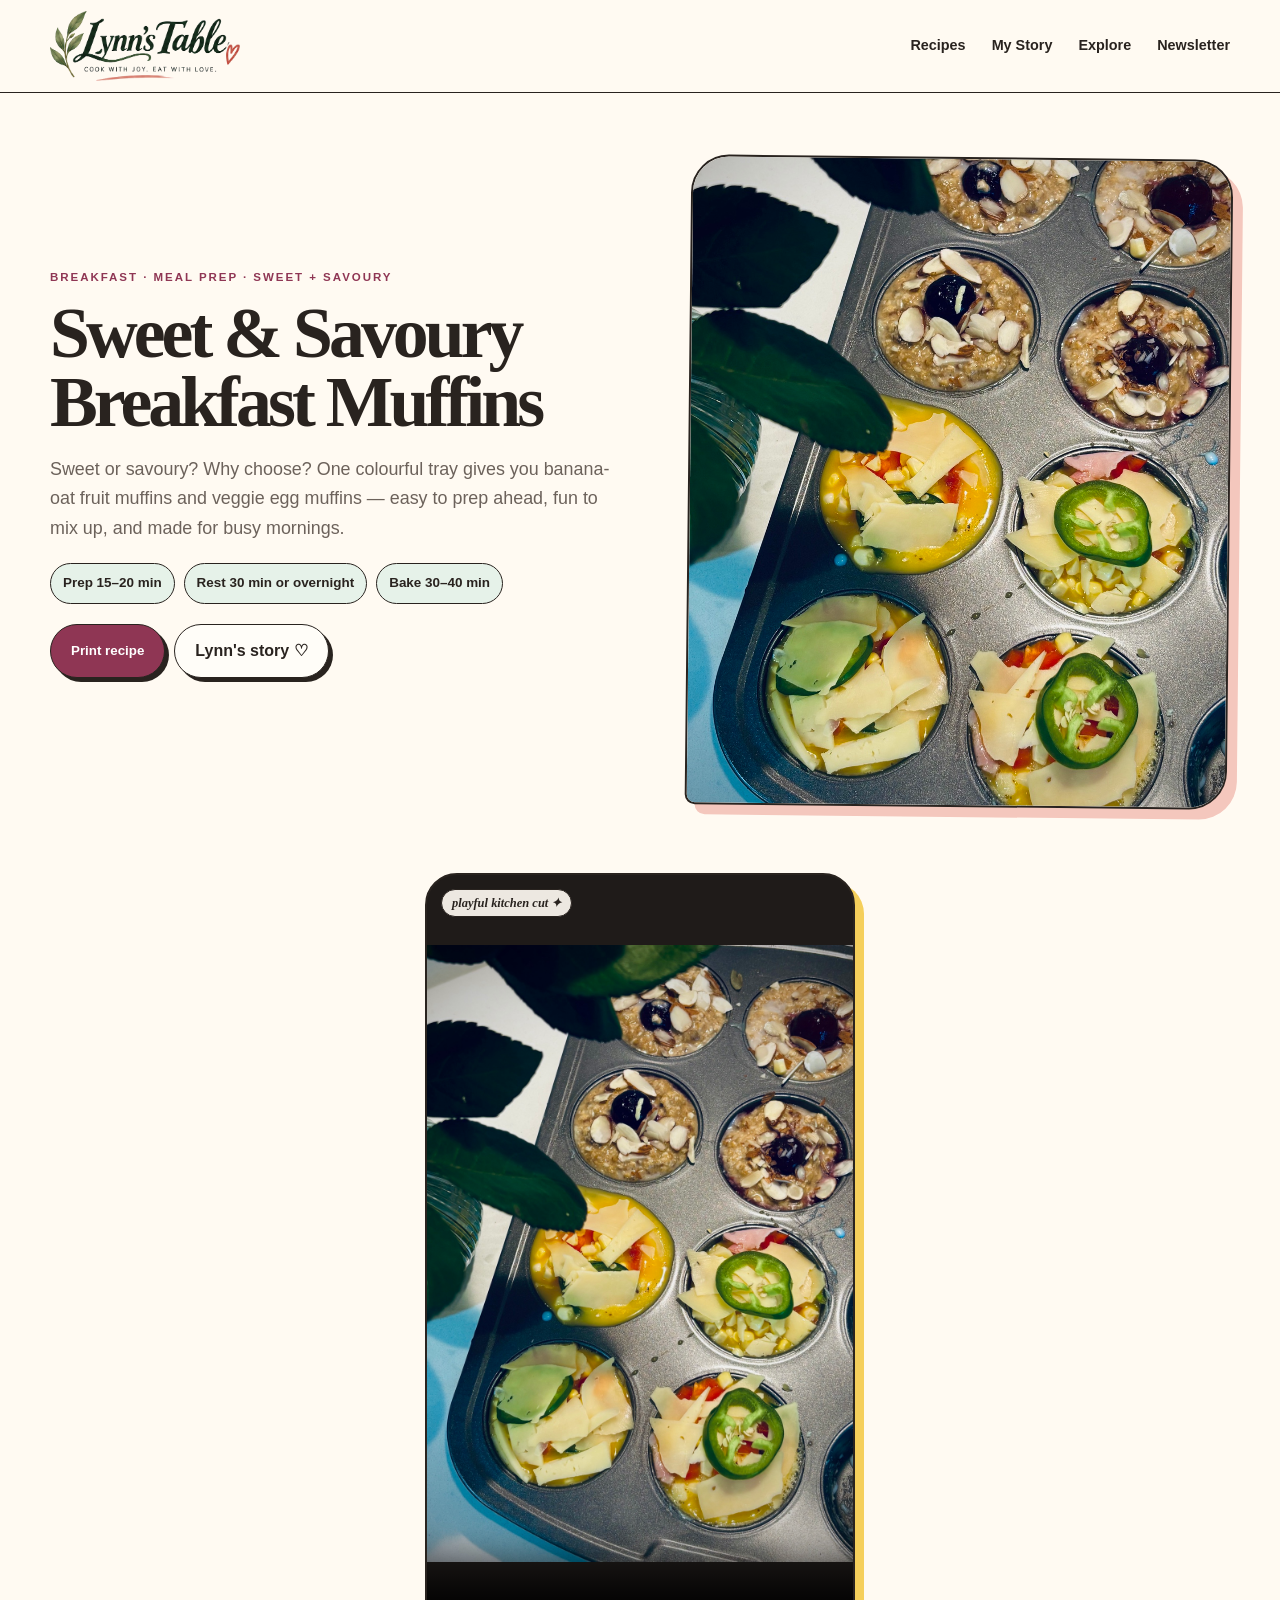
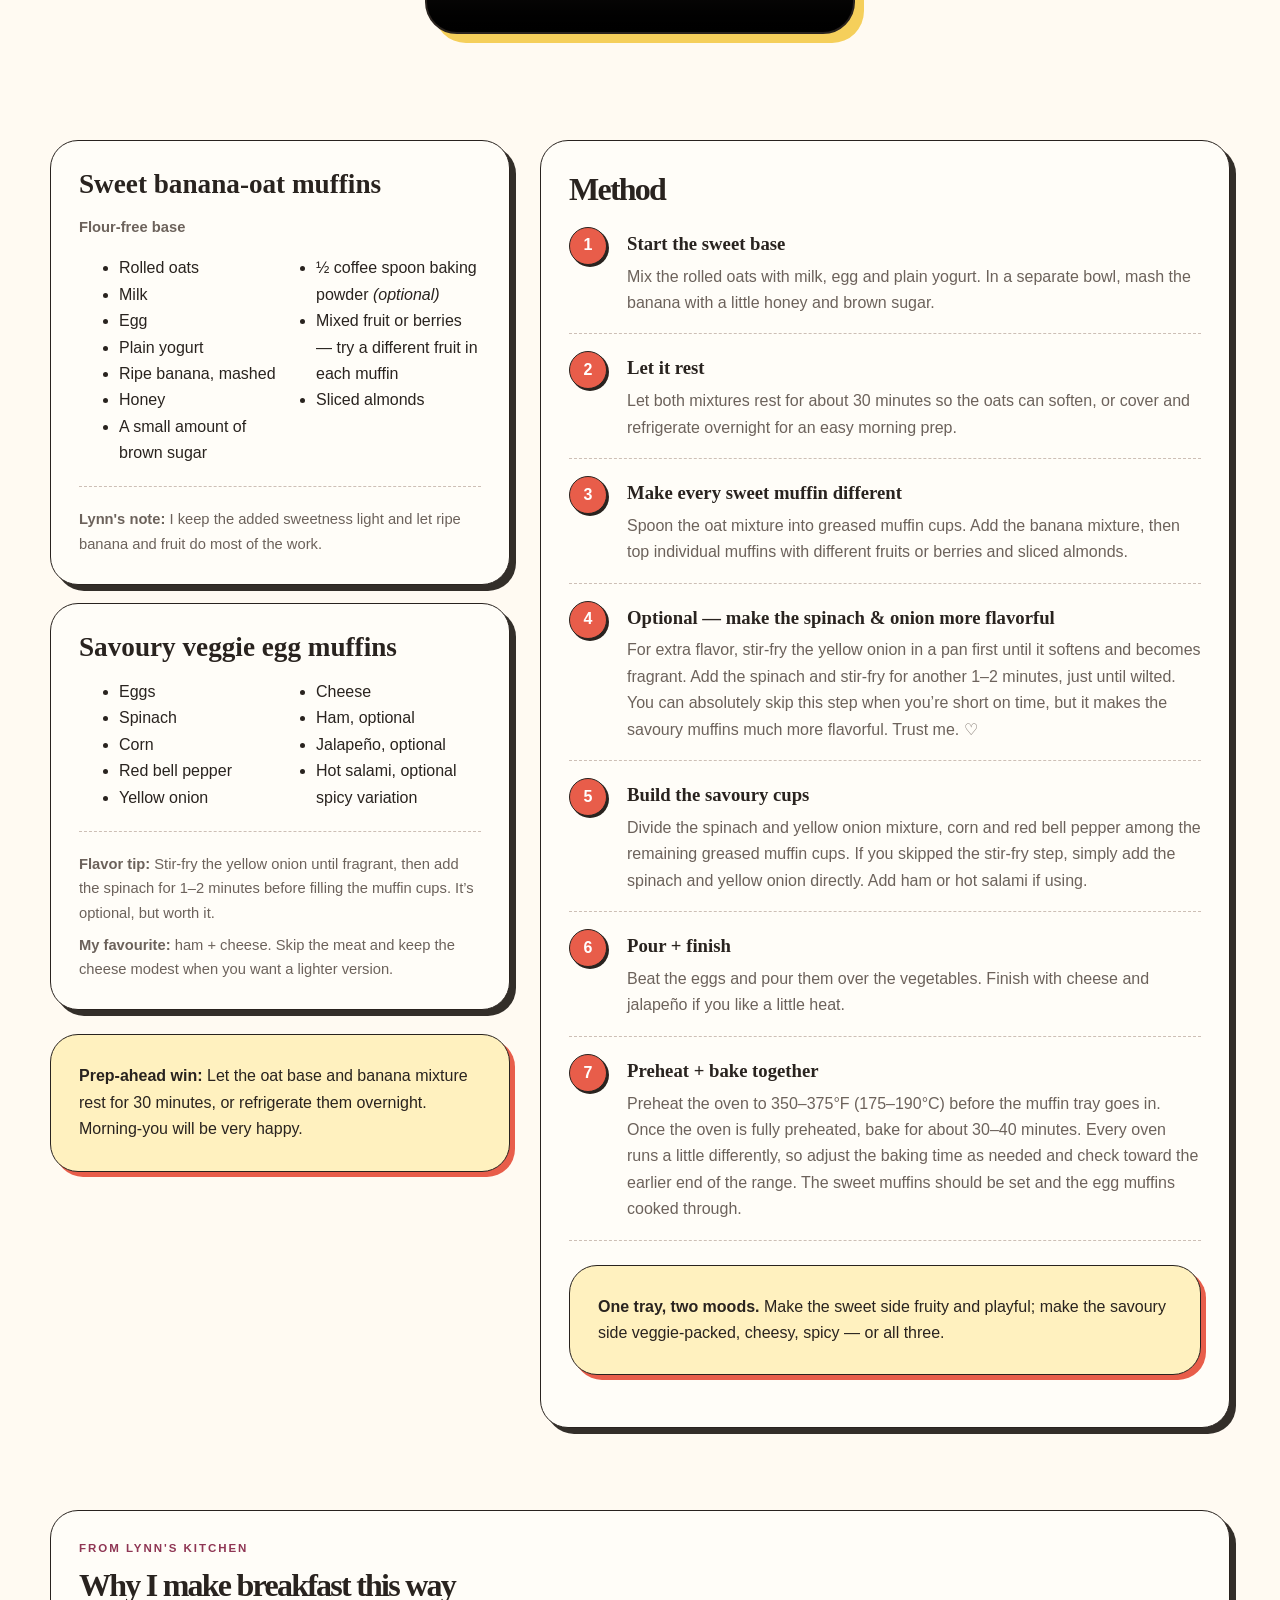
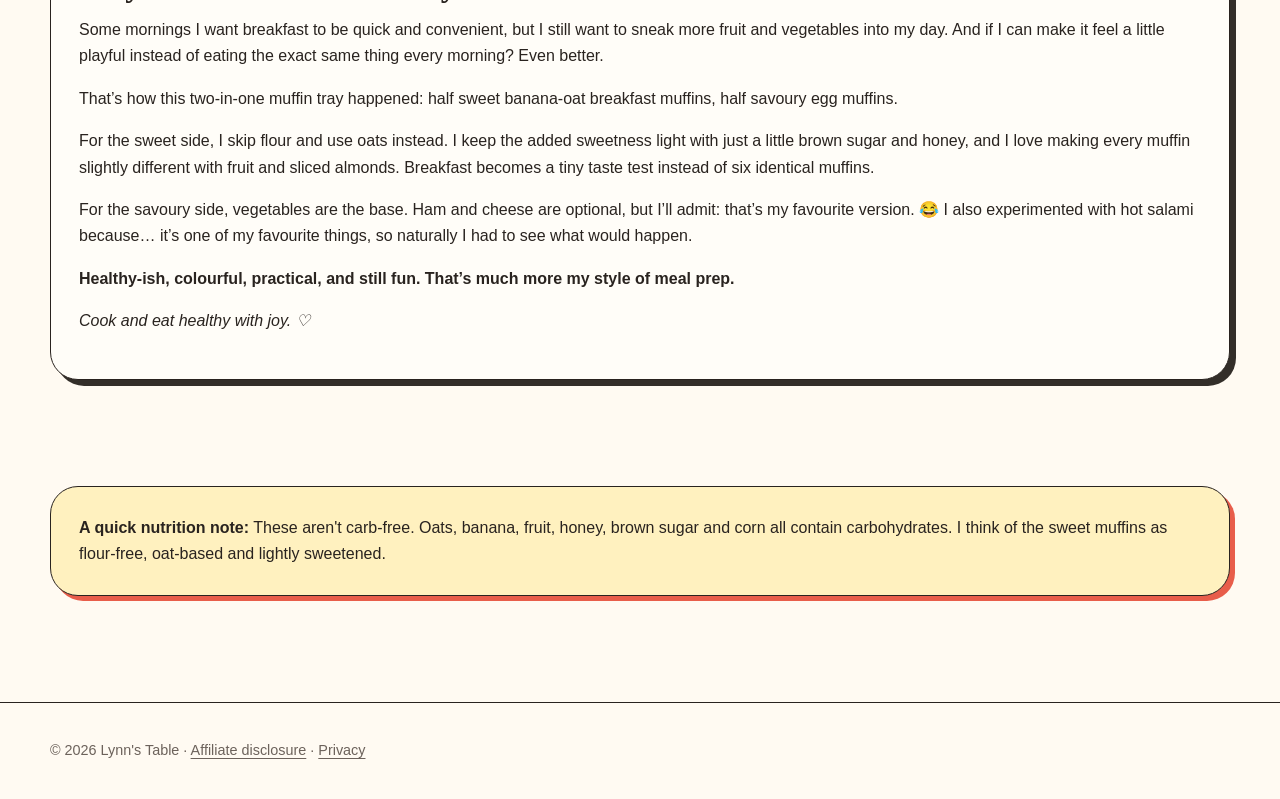
==== breakfast-muffins.html @ f8beedfd "Add files via upload" ====
<!doctype html><html lang="en"><head><meta charset="utf-8"><meta name="viewport" content="width=device-width,initial-scale=1">
<title>Sweet & Savoury Breakfast Muffins — Lynn's Table</title>
<meta name="description" content="Two ways, one tray: flour-free banana-oat fruit muffins and colourful veggie egg muffins for an easy make-ahead breakfast.">
<link rel="canonical" href="https://lynns-table.lytho-ht.workers.dev/breakfast-muffins.html">
<meta property="og:type" content="website"><meta property="og:title" content="Sweet & Savoury Breakfast Muffins — Lynn's Table">
<meta property="og:description" content="Two ways, one tray: banana-oat fruit muffins plus colourful veggie egg muffins.">
<meta property="og:url" content="https://lynns-table.lytho-ht.workers.dev/breakfast-muffins.html"><meta property="og:site_name" content="Lynn's Table">
<meta property="og:image" content="https://lynns-table.lytho-ht.workers.dev/breakfast-muffins.jpg">
<meta name="twitter:card" content="summary_large_image"><link rel="stylesheet" href="style.css">
<link rel="icon" type="image/png" href="favicon.png"><link rel="apple-touch-icon" href="apple-touch-icon.png">
<script type="application/ld+json">{"@context":"https://schema.org","@type":"Recipe","name":"Sweet & Savoury Breakfast Muffins","author":{"@type":"Person","name":"Lynn"},"description":"A two-in-one breakfast tray with banana-oat fruit muffins and savoury veggie egg muffins.","prepTime":"PT20M","cookTime":"PT30M","keywords":"breakfast muffins, oat muffins, egg muffins, meal prep, flour-free","image":"https://lynns-table.lytho-ht.workers.dev/breakfast-muffins.jpg"}</script>
</head><body>
<nav class="nav"><div class="container nav-inner"><a class="brand brand-image" href="index.html" aria-label="Lynn’s Table home"><img src="logo-primary.png" alt="Lynn’s Table — Cook with joy. Eat with love."></a><div class="nav-links"><a href="recipes.html">Recipes</a><a href="index.html#story">My Story</a><a href="index.html#world">Explore</a><a href="index.html#newsletter">Newsletter</a></div><button class="menu-btn" aria-label="Open menu">☰</button></div></nav>
<main class="container">
<section class="recipe-hero"><div><div class="eyebrow">Breakfast · Meal prep · Sweet + savoury</div><h1>Sweet &amp; Savoury Breakfast Muffins</h1>
<p class="lead">Sweet or savoury? Why choose? One colourful tray gives you banana-oat fruit muffins and veggie egg muffins — easy to prep ahead, fun to mix up, and made for busy mornings.</p>
<div class="recipe-meta"><span class="meta">Prep 15–20 min</span><span class="meta">Rest 30 min or overnight</span><span class="meta">Bake 30–40 min</span></div>
<div class="recipe-tools"><button class="btn primary" onclick="printRecipe()">Print recipe</button><a class="btn ghost" href="#story">Lynn's story ♡</a></div></div>
<img src="breakfast-muffins.jpg" alt="Sweet and savoury breakfast muffins"></section>

<section class="section" style="padding-top:20px"><div class="video-wrap"><video controls playsinline poster="breakfast-muffins.jpg"><source src="breakfast-muffins-video.mp4" type="video/mp4">Your browser does not support video.</video></div></section>

<section class="recipe-layout"><div>
<div class="recipe-card"><h3>Sweet banana-oat muffins</h3>
<p class="small"><strong>Flour-free base</strong></p>
<ul class="recipe-list"><li>Rolled oats</li><li>Milk</li><li>Egg</li><li>Plain yogurt</li><li>Ripe banana, mashed</li><li>Honey</li><li>A small amount of brown sugar</li><li>½ coffee spoon baking powder <em>(optional)</em></li><li>Mixed fruit or berries — try a different fruit in each muffin</li><li>Sliced almonds</li></ul>
<hr><div class="small"><strong>Lynn's note:</strong> I keep the added sweetness light and let ripe banana and fruit do most of the work.</div></div>
<div class="recipe-card" style="margin-top:18px"><h3>Savoury veggie egg muffins</h3>
<ul class="recipe-list"><li>Eggs</li><li>Spinach</li><li>Corn</li><li>Red bell pepper</li><li>Yellow onion</li><li>Cheese</li><li>Ham, optional</li><li>Jalapeño, optional</li><li>Hot salami, optional spicy variation</li></ul>
<hr><div class="small"><strong>Flavor tip:</strong> Stir-fry the yellow onion until fragrant, then add the spinach for 1–2 minutes before filling the muffin cups. It’s optional, but worth it.</div><div class="small" style="margin-top:8px"><strong>My favourite:</strong> ham + cheese. Skip the meat and keep the cheese modest when you want a lighter version.</div></div>
<div class="callout"><strong>Prep-ahead win:</strong> Let the oat base and banana mixture rest for 30 minutes, or refrigerate them overnight. Morning-you will be very happy.</div>
</div>

<div class="panel"><h2>Method</h2>
<div class="step"><div class="step-num">1</div><div><h3>Start the sweet base</h3><p>Mix the rolled oats with milk, egg and plain yogurt. In a separate bowl, mash the banana with a little honey and brown sugar.</p></div></div>
<div class="step"><div class="step-num">2</div><div><h3>Let it rest</h3><p>Let both mixtures rest for about 30 minutes so the oats can soften, or cover and refrigerate overnight for an easy morning prep.</p></div></div>
<div class="step"><div class="step-num">3</div><div><h3>Make every sweet muffin different</h3><p>Spoon the oat mixture into greased muffin cups. Add the banana mixture, then top individual muffins with different fruits or berries and sliced almonds.</p></div></div>
<div class="step"><div class="step-num">4</div><div><h3>Optional — make the spinach &amp; onion more flavorful</h3><p>For extra flavor, stir-fry the yellow onion in a pan first until it softens and becomes fragrant. Add the spinach and stir-fry for another 1–2 minutes, just until wilted. You can absolutely skip this step when you’re short on time, but it makes the savoury muffins much more flavorful. Trust me. ♡</p></div></div>
<div class="step"><div class="step-num">5</div><div><h3>Build the savoury cups</h3><p>Divide the spinach and yellow onion mixture, corn and red bell pepper among the remaining greased muffin cups. If you skipped the stir-fry step, simply add the spinach and yellow onion directly. Add ham or hot salami if using.</p></div></div>
<div class="step"><div class="step-num">6</div><div><h3>Pour + finish</h3><p>Beat the eggs and pour them over the vegetables. Finish with cheese and jalapeño if you like a little heat.</p></div></div>
<div class="step"><div class="step-num">7</div><div><h3>Preheat + bake together</h3><p>Preheat the oven to 350–375°F (175–190°C) before the muffin tray goes in. Once the oven is fully preheated, bake for about 30–40 minutes. Every oven runs a little differently, so adjust the baking time as needed and check toward the earlier end of the range. The sweet muffins should be set and the egg muffins cooked through.</p></div></div>
<div class="callout"><strong>One tray, two moods.</strong> Make the sweet side fruity and playful; make the savoury side veggie-packed, cheesy, spicy — or all three.</div>
</div></section>

<section class="section" id="story" style="padding-top:10px"><div class="panel"><div class="eyebrow">From Lynn's kitchen</div><h2>Why I make breakfast this way</h2>
<p>Some mornings I want breakfast to be quick and convenient, but I still want to sneak more fruit and vegetables into my day. And if I can make it feel a little playful instead of eating the exact same thing every morning? Even better.</p>
<p>That’s how this two-in-one muffin tray happened: half sweet banana-oat breakfast muffins, half savoury egg muffins.</p>
<p>For the sweet side, I skip flour and use oats instead. I keep the added sweetness light with just a little brown sugar and honey, and I love making every muffin slightly different with fruit and sliced almonds. Breakfast becomes a tiny taste test instead of six identical muffins.</p>
<p>For the savoury side, vegetables are the base. Ham and cheese are optional, but I’ll admit: that’s my favourite version. 😂 I also experimented with hot salami because… it’s one of my favourite things, so naturally I had to see what would happen.</p>
<p><strong>Healthy-ish, colourful, practical, and still fun. That’s much more my style of meal prep.</strong></p>
<p><em>Cook and eat healthy with joy. ♡</em></p></div></section>

<section class="section" style="padding-top:0"><div class="callout"><strong>A quick nutrition note:</strong> These aren't carb-free. Oats, banana, fruit, honey, brown sugar and corn all contain carbohydrates. I think of the sweet muffins as flour-free, oat-based and lightly sweetened.</div></section>
</main>
<footer class="footer"><div class="container">© 2026 Lynn's Table · <a href="disclosure.html">Affiliate disclosure</a> · <a href="privacy.html">Privacy</a></div></footer><script src="script.js"></script></body></html>
---- style.css ----
*{box-sizing:border-box}html{scroll-behavior:smooth}
:root{
 --ink:#29231f;--cream:#fffaf2;--paper:#fffdf8;--tomato:#e85d4a;
 --butter:#f5cf5b;--sage:#b9d8c0;--blush:#f4c7bd;--wine:#8f3654;
 --sky:#b9dbe5;--line:#29231f;--muted:#6c625b;
}
body{margin:0;color:var(--ink);background:var(--cream);font-family:"Trebuchet MS","Avenir Next",Arial,sans-serif;line-height:1.65}
img,video{max-width:100%;display:block}a{color:inherit;text-decoration:none}
.container{width:min(1180px,calc(100% - 40px));margin:auto}
.nav{position:sticky;top:0;z-index:20;background:rgba(255,250,242,.92);backdrop-filter:blur(18px);border-bottom:1.5px solid var(--ink)}
.nav-inner{height:76px;display:flex;align-items:center;justify-content:space-between}
.brand{font-family:Georgia,"Times New Roman",serif;font-style:italic;font-weight:800;font-size:1.7rem;letter-spacing:-.045em}
.brand:after{content:" ✦";font-family:Arial;font-style:normal;color:var(--tomato);font-size:.75em}
.nav-links{display:flex;gap:26px;font-size:.9rem;font-weight:800}
.nav-links a{position:relative}.nav-links a:after{content:"";position:absolute;left:0;right:100%;bottom:-5px;height:3px;background:var(--tomato);transition:.2s}
.nav-links a:hover:after{right:0}.menu-btn{display:none;border:0;background:none;font-size:1.5rem}
.hero{position:relative;overflow:hidden;padding:76px 0 82px;background:
 radial-gradient(circle at 92% 12%,rgba(245,207,91,.75) 0 8%,transparent 8.3%),
 radial-gradient(circle at 4% 88%,rgba(244,199,189,.75) 0 10%,transparent 10.3%),
 linear-gradient(125deg,#fff9eb 0%,#fff1ec 52%,#eaf5ed 100%)}
.hero:before{content:"bon appétit ✦";position:absolute;right:4%;top:16%;font:italic 700 1.05rem Georgia,serif;color:var(--wine);transform:rotate(8deg)}
.hero-grid,.recipe-hero{display:grid;grid-template-columns:1.03fr .97fr;gap:62px;align-items:center}
.eyebrow{text-transform:uppercase;letter-spacing:.17em;font-size:.72rem;font-weight:900;color:var(--wine);margin-bottom:12px}
.hero h1,.recipe-hero h1,h1,h2{font-family:Georgia,"Times New Roman",serif;letter-spacing:-.055em;line-height:.96;margin:.15em 0}
.hero h1{font-size:clamp(3.7rem,7vw,6.8rem);font-weight:800}
.hero h1 br+*{} h2{font-size:clamp(2.25rem,4vw,3.9rem)}
.hero-sub{display:inline-block;font-weight:900;font-size:1.02rem;margin:22px 0 12px;background:var(--butter);padding:7px 13px;border:1.5px solid var(--ink);border-radius:999px;transform:rotate(-1deg)}
.lead{font-size:1.12rem;color:var(--muted);max-width:720px}
.hero-frame{position:relative;border:2px solid var(--ink);border-radius:46% 46% 30px 30px/18% 18% 30px 30px;overflow:hidden;box-shadow:12px 12px 0 var(--wine);aspect-ratio:4/5;background:var(--butter);transform:rotate(1.2deg)}
.hero-frame:after{content:"";position:absolute;inset:14px;border:1px solid rgba(255,255,255,.8);border-radius:inherit;pointer-events:none}
.hero-frame img{width:100%;height:100%;object-fit:cover}
.hero-note{margin:-28px 18px 0 auto;width:max-content;position:relative;background:var(--paper);padding:12px 18px;border:1.5px solid var(--ink);border-radius:999px;box-shadow:5px 5px 0 var(--butter);font:italic 800 .98rem Georgia,serif;transform:rotate(-3deg)}
.cta-row{display:flex;flex-wrap:wrap;gap:12px;margin-top:28px}
.btn{display:inline-flex;align-items:center;justify-content:center;padding:13px 20px;border-radius:999px;font-weight:900;border:1.7px solid var(--ink);cursor:pointer;box-shadow:4px 4px 0 var(--ink);transition:.16s}
.btn:hover{transform:translate(2px,2px);box-shadow:2px 2px 0 var(--ink)}
.btn.primary{background:var(--wine);color:#fff}.btn.coral{background:var(--tomato);color:#fff}.btn.ghost{background:var(--paper)}
.section{padding:82px 0}.section.alt{background:#edf6ef;border-top:1.5px solid var(--ink);border-bottom:1.5px solid var(--ink)}
.section-head{display:flex;justify-content:space-between;align-items:flex-end;gap:20px;margin-bottom:32px}
.section-head h2:after{content:" ✦";color:var(--tomato);font-size:.55em}
.grid-2{display:grid;grid-template-columns:repeat(2,1fr);gap:24px}.grid-3{display:grid;grid-template-columns:repeat(3,1fr);gap:24px}
.promise,.panel,.callout,.recipe-card{background:var(--paper);border:1.5px solid var(--ink);border-radius:28px;padding:28px;box-shadow:6px 6px 0 rgba(41,35,31,.95)}
.promise:nth-child(2n){background:#fff1bf}.promise .icon{font-size:2rem}
.card{background:var(--paper);border:1.5px solid var(--ink);border-radius:28px;overflow:hidden;transition:.18s;display:block;box-shadow:7px 7px 0 var(--blush)}
.card:nth-child(2){box-shadow:7px 7px 0 var(--butter)}.card:nth-child(3){box-shadow:7px 7px 0 var(--sage)}
.card:hover{transform:translate(-2px,-5px);box-shadow:10px 12px 0 var(--wine)}
.card img{width:100%;aspect-ratio:4/3;object-fit:cover}.card-body{padding:21px}
.tag{font-size:.68rem;font-weight:900;text-transform:uppercase;letter-spacing:.08em;background:var(--butter);padding:6px 10px;border:1.3px solid var(--ink);border-radius:999px;margin-right:4px}
.card h3{font:800 1.55rem/1.15 Georgia,serif;margin:16px 0 7px}.card p{color:var(--muted)}
.world-grid{display:grid;grid-template-columns:repeat(5,1fr);gap:13px}
.world-card{padding:22px;border-radius:50% 50% 22px 22px/22% 22% 22px 22px;background:var(--paper);border:1.5px solid var(--ink);font-size:1.8rem;display:grid;gap:7px;box-shadow:4px 5px 0 var(--ink);text-align:center}
.world-card:nth-child(2){background:#fff1bf}.world-card:nth-child(3){background:#f8d7cf}.world-card:nth-child(4){background:#dceee0}.world-card:nth-child(5){background:#dcecf1}.world-card strong{font-size:.93rem}
.chips{display:flex;gap:9px;flex-wrap:wrap}.chip{padding:9px 13px;border:1.5px solid var(--ink);border-radius:999px;background:var(--paper);font-size:.9rem;font-weight:800}
.story{display:grid;grid-template-columns:.72fr 1.28fr;gap:70px}.story-sticky{position:sticky;top:110px;align-self:start}
.quote{font:italic 700 1.35rem/1.55 Georgia,serif;color:#4c403b;border-left:5px solid var(--tomato);padding-left:20px;margin-top:24px}
.story-copy{font-size:1.07rem}.story-copy p{margin:0 0 20px}.dropcap:first-letter{font:800 4.4rem/.72 Georgia,serif;float:left;padding:12px 9px 0 0;color:var(--wine)}
.callout{background:#fff1bf;margin:24px 0;box-shadow:5px 5px 0 var(--tomato)}
.newsletter{text-align:center;max-width:800px;padding:46px;border:1.5px solid var(--ink);border-radius:34px;background:linear-gradient(135deg,#f8d7cf,#fff1bf);box-shadow:8px 8px 0 var(--wine)}
.newsletter form{display:flex;gap:8px;margin:25px auto 0;max-width:550px}.newsletter input,.searchbar input{width:100%;border:1.5px solid var(--ink);border-radius:999px;padding:14px 18px;background:#fff;font:inherit}
.footer{padding:36px 0;border-top:1.5px solid var(--ink);color:var(--muted);font-size:.9rem}
.recipe-hero{padding:64px 0 46px}.recipe-hero>img,.recipe-hero .media{border:2px solid var(--ink);border-radius:38px 38px 38px 10px;width:100%;max-height:650px;object-fit:cover;box-shadow:10px 10px 0 var(--blush);background:var(--butter);min-height:360px;transform:rotate(.6deg)}
.recipe-hero h1{font-size:clamp(3rem,5.6vw,5.6rem);font-weight:800}.recipe-meta{display:flex;gap:9px;flex-wrap:wrap;margin:20px 0}
.meta{font-size:.84rem;background:#e6f2e9;border:1.3px solid var(--ink);border-radius:999px;padding:8px 12px;font-weight:900}
.recipe-layout{display:grid;grid-template-columns:.8fr 1.2fr;gap:30px;padding:24px 0 72px}.panel h2{font-size:2rem}.panel ul{padding-left:20px}.panel li{margin:8px 0}
.step{display:grid;grid-template-columns:44px 1fr;gap:14px;padding:17px 0;border-bottom:1.5px dashed #cdbfb6}
.step-num{width:38px;height:38px;border-radius:50%;background:var(--tomato);color:#fff;border:1.5px solid var(--ink);display:grid;place-items:center;font-weight:900;box-shadow:2px 2px 0 var(--ink)}
.step h3{font-family:Georgia,serif;margin:2px 0 4px}.step p{margin:0;color:var(--muted)}
.recipe-tools{display:flex;gap:9px;flex-wrap:wrap;margin:18px 0}
.video-wrap{position:relative;border:2px solid var(--ink);border-radius:32px;overflow:hidden;background:#1f1b19;box-shadow:9px 9px 0 var(--butter);max-width:430px;margin:auto}
.video-wrap:before{content:"playful kitchen cut ✦";position:absolute;z-index:2;left:14px;top:14px;background:rgba(255,250,242,.92);border:1px solid var(--ink);border-radius:999px;padding:5px 10px;font:italic 700 .78rem Georgia,serif}
.video-wrap video{width:100%;aspect-ratio:9/16;max-height:760px;object-fit:contain;margin:auto}
.vi-section{margin:34px 0 82px;padding:38px;background:#e8f3ea;border:1.5px solid var(--ink);border-radius:30px;box-shadow:7px 7px 0 var(--sage)}
.vi-section h2{font-size:2.3rem}.vi-grid{display:grid;grid-template-columns:.85fr 1.15fr;gap:24px}
.searchbar{max-width:720px;margin:22px 0 34px}.search-empty{display:none;padding:28px;border:1.5px dashed var(--ink);border-radius:20px;text-align:center}
.note{font-size:.9rem;color:var(--muted)}.print-only{display:none}.about-mini{padding:26px;border-radius:24px;background:var(--wine);color:white}.about-mini p{color:#f8ecef}
.recipe-card .small{color:var(--muted);font-size:.92rem}.recipe-card hr{border:0;border-top:1.5px dashed #cdbfb6;margin:20px 0}.recipe-card h3{font:800 1.7rem Georgia,serif;margin:0 0 10px}
.recipe-card .recipe-list{columns:2;column-gap:32px}.recipe-card .recipe-list li{break-inside:avoid}
.feature-banner{display:grid;grid-template-columns:1fr 1fr;gap:0;align-items:center;background:var(--wine);color:#fff;border:1.5px solid var(--ink);border-radius:38px;overflow:hidden;box-shadow:9px 9px 0 var(--butter)}
.feature-banner img{height:100%;min-height:460px;object-fit:cover}.feature-copy{padding:46px}.feature-copy .lead{color:#f8edf0}.footer a{text-decoration:underline;text-underline-offset:3px}
@media(max-width:850px){.hero-grid,.recipe-hero,.recipe-layout,.story,.feature-banner,.vi-grid{grid-template-columns:1fr}.nav-links{display:none;position:absolute;left:0;right:0;top:75px;background:var(--cream);padding:20px;border-bottom:1.5px solid var(--ink)}.nav-links.open{display:grid}.menu-btn{display:block}.hero{padding-top:50px}.hero-frame{max-width:560px}.world-grid{grid-template-columns:repeat(3,1fr)}.story-sticky{position:static}.recipe-hero>img{max-height:560px}.feature-banner img{min-height:340px}.recipe-layout{padding-top:8px}}
@media(max-width:620px){.container{width:min(100% - 26px,1180px)}.section{padding:58px 0}.hero h1{font-size:3.45rem}.grid-2,.grid-3{grid-template-columns:1fr}.world-grid{grid-template-columns:1fr 1fr}.newsletter{padding:28px 20px}.newsletter form{flex-direction:column}.panel,.vi-section,.recipe-card{padding:21px}.recipe-card .recipe-list{columns:1}.section-head{align-items:flex-start;flex-direction:column}.nav-inner{height:68px}.nav-links{top:67px}.feature-copy{padding:28px}.recipe-hero h1{font-size:3.05rem}.hero:before{display:none}}
@media print{.nav,.footer,.video-wrap,.recipe-tools,.vi-section{display:none!important}.recipe-layout{display:block}.panel,.recipe-card{box-shadow:none;border:1px solid #aaa}.print-only{display:block}}


/* V5.1 — recipe-card visibility + Vietnamese typography fixes */
:root{--display-font:Cambria,"Times New Roman","Noto Serif",serif}
h1,h2,.hero h1,.recipe-hero h1,.card h3,.panel h2,.recipe-card h3,.step h3,
.brand,.quote,.hero-note{font-family:var(--display-font)}
[lang="vi"],.vi-section,.vn-name,.recipe-vn-title{
  font-family:"Segoe UI","Arial","Noto Sans",sans-serif;
  font-variant-ligatures:none;
  text-rendering:optimizeLegibility;
}
.vi-section h2,.vi-section h3{
  font-family:"Segoe UI","Arial","Noto Sans",sans-serif;
  letter-spacing:-.025em;
  line-height:1.18;
}
.recipe-vn-title{
  margin:.5rem 0 1rem;
  font-size:1.35rem;
  font-weight:800;
  color:var(--wine);
}
.recipe-index-grid{
  display:grid;
  grid-template-columns:repeat(2,minmax(0,1fr));
  gap:34px;
  align-items:start;
}
.recipe-index-grid .card{
  overflow:hidden;
  border-radius:30px;
}
.recipe-index-grid .card img{
  width:100%;
  height:auto;
  aspect-ratio:auto;
  object-fit:contain;
  object-position:top center;
  background:#f8f1e7;
  border-bottom:1.5px solid var(--ink);
}
.recipe-index-grid .card-body{padding:24px 26px 28px}
.recipe-index-grid .card h3{
  font-size:clamp(1.6rem,2.2vw,2.25rem);
  line-height:1.08;
  margin:17px 0 8px;
}
.recipe-index-grid .card p{
  font-size:1.02rem;
  line-height:1.55;
  margin:.4rem 0 0;
}
.recipe-index-grid .vn-name{
  color:var(--wine);
  font-size:1.05rem;
  font-weight:800;
  margin-top:0;
}
.recipe-hero .full-recipe-art{
  width:100%;
  height:auto;
  max-height:none;
  min-height:0;
  object-fit:contain;
  object-position:top center;
  aspect-ratio:auto;
  background:#f8f1e7;
}
@media(max-width:760px){
 .recipe-index-grid{grid-template-columns:1fr;gap:28px}
 .recipe-index-grid .card h3{font-size:1.7rem}
}


/* V5.2 launch-candidate polish */
:focus-visible{outline:3px solid var(--wine);outline-offset:4px}
.nav-links a,.btn,.card{touch-action:manipulation}
.vn-name{font-family:"Segoe UI","Arial","Noto Sans",sans-serif!important}
.grid-3 .card img{
  height:auto;
  aspect-ratio:auto;
  object-fit:contain;
  object-position:top center;
}
.grid-3 .card-body{padding:23px}
.grid-3 .card h3{font-size:clamp(1.45rem,2vw,1.85rem)}
@media(max-width:850px){
 .grid-3{grid-template-columns:1fr}
 .grid-3 .card{max-width:680px;width:100%;margin-inline:auto}
}

/* V5.3 brand identity */
.brand.brand-image{display:flex;align-items:center;width:min(290px,31vw);height:64px}
.brand.brand-image:after{content:none}
.brand.brand-image img{display:block;width:100%;height:58px;object-fit:contain;object-position:left center}
.newsletter-brand-badge{width:94px;height:94px;object-fit:contain;margin:0 auto 12px;filter:drop-shadow(0 3px 0 rgba(41,35,31,.12))}
@media(max-width:850px){.brand.brand-image{width:220px;height:58px}.brand.brand-image img{height:52px}}
@media(max-width:620px){.brand.brand-image{width:180px;height:52px}.brand.brand-image img{height:46px}.newsletter-brand-badge{width:78px;height:78px}}


/* V5.4 — homepage hero refresh. Everything below the hero keeps V5.3 styling. */
@media (min-width:851px){
  .brand.brand-image{width:350px;height:78px}
  .brand.brand-image img{height:70px}
  .nav-inner{min-height:92px}
  .hero{padding:56px 0 72px;background:linear-gradient(105deg,#fff9f0 0%,#fff9f0 47%,#f7eee3 47%,#f7eee3 100%)}
  .hero-grid{grid-template-columns:.88fr 1.12fr;gap:52px}
  .hero h1{font-size:clamp(4rem,5.8vw,6.4rem);line-height:.92;letter-spacing:-.055em}
  .hero .lead{max-width:590px}
  .hero-frame{aspect-ratio:1.08/1;border-radius:38px;transform:none;box-shadow:12px 12px 0 var(--wine)}
  .hero-frame:after{border-radius:28px}
  .hero-frame img{object-fit:cover;object-position:center 52%}
  .hero-note{margin:-30px 24px 0 auto;padding:13px 19px;background:#fff8e8;box-shadow:5px 5px 0 var(--butter)}
}
@media (max-width:850px){
  .hero-frame{aspect-ratio:4/5;transform:none;border-radius:28px}
  .hero-frame img{object-position:center center}
}


/* V5.4.1 — mobile hero optimization (desktop V5.4 remains unchanged) */
@media (max-width:620px){
  .nav-inner{height:76px}
  .brand.brand-image{width:190px;height:56px}
  .brand.brand-image img{height:50px}
  .menu-btn{color:var(--forest);font-size:1.55rem;line-height:1}

  .hero{
    padding:38px 0 48px;
    background:
      radial-gradient(circle at 92% 18%,rgba(246,205,91,.72) 0 92px,transparent 93px),
      var(--cream);
  }
  .hero-grid{gap:30px}
  .hero .eyebrow{margin-bottom:12px}
  .hero h1{
    font-size:clamp(3.05rem,13.2vw,3.7rem);
    line-height:.94;
    letter-spacing:-.055em;
    margin:.12em 0 .28em;
  }
  .hero-sub{
    display:block;
    width:max-content;
    max-width:100%;
    font-size:.91rem;
    line-height:1.25;
    margin:14px 0 18px;
    padding:8px 12px;
    transform:none;
  }
  .hero .lead{
    font-size:1.02rem;
    line-height:1.55;
    margin:0 0 20px;
    max-width:35rem;
  }
  .hero .cta-row{
    display:flex;
    flex-wrap:nowrap;
    gap:10px;
    align-items:center;
    margin-top:0;
  }
  .hero .cta-row .btn{
    padding:12px 15px;
    font-size:.9rem;
    white-space:nowrap;
    box-shadow:3px 3px 0 var(--ink);
  }
  .hero .cta-row .btn.primary{flex:1 1 auto}
  .hero .cta-row .btn.ghost{flex:0 0 auto}

  .hero-visual{margin-top:2px}
  .hero-frame{
    aspect-ratio:1.12/1;
    border-radius:24px;
    box-shadow:8px 8px 0 var(--wine);
  }
  .hero-frame:after{inset:10px;border-radius:18px}
  .hero-frame img{object-position:center 50%}
  .hero-note{
    margin:-22px 12px 0 auto;
    max-width:90%;
    padding:9px 13px;
    font-size:.82rem;
    box-shadow:4px 4px 0 var(--butter);
  }
}

@media (max-width:390px){
  .hero h1{font-size:2.95rem}
  .hero .cta-row{gap:8px}
  .hero .cta-row .btn{padding:11px 12px;font-size:.82rem}
  .hero-sub{font-size:.84rem}
}

/* V5.4.3 — Start Here skewers card polish */
.card img[src="pork-skewers-start-here.jpeg"]{
  object-fit:cover;
  object-position:50% 72%;
  filter:saturate(1.10) contrast(1.045) brightness(1.02);
}


/* V5.4.4 — final homepage QA polish */

/* Keep the homepage hero balanced on narrower desktop/laptop widths.
   This prevents the forced <br> headline from becoming four visual lines. */
@media (min-width:851px) and (max-width:1250px){
  .hero-grid{
    grid-template-columns:minmax(0,1.02fr) minmax(0,.98fr);
    gap:38px;
  }
  .hero h1{
    font-size:clamp(3.35rem,5.35vw,4.75rem);
    line-height:.94;
    letter-spacing:-.05em;
  }
  .hero .lead{font-size:1rem;line-height:1.55}
  .hero-sub{font-size:.92rem}
  .hero-frame{aspect-ratio:1.02/1}
}

/* Start Here: make all three cards feel intentionally matched rather than
   inheriting the tall infographic's natural image height. */
.grid-3{
  align-items:stretch;
}
.grid-3 .card{
  display:flex;
  flex-direction:column;
  height:100%;
}
.grid-3 .card img{
  width:100%;
  height:390px;
  aspect-ratio:auto;
  object-fit:cover;
  object-position:center;
  border-bottom:1.5px solid var(--ink);
}
.grid-3 .card[href="suon-rim.html"] img{
  object-fit:cover;
  object-position:center 17%;
}
.grid-3 .card[href="pork-skewers.html"] img{
  object-position:50% 68%;
  filter:saturate(1.10) contrast(1.045) brightness(1.02);
}
.grid-3 .card[href="steamed-mussels.html"] img{
  object-position:center 50%;
}
.grid-3 .card-body{
  flex:1;
}

/* At tablet/mobile widths, retain the readable single-card flow. */
@media(max-width:850px){
  .grid-3 .card{height:auto}
  .grid-3 .card img{height:min(62vw,420px)}
}
@media(max-width:620px){
  .grid-3 .card img{height:68vw;max-height:360px}
}
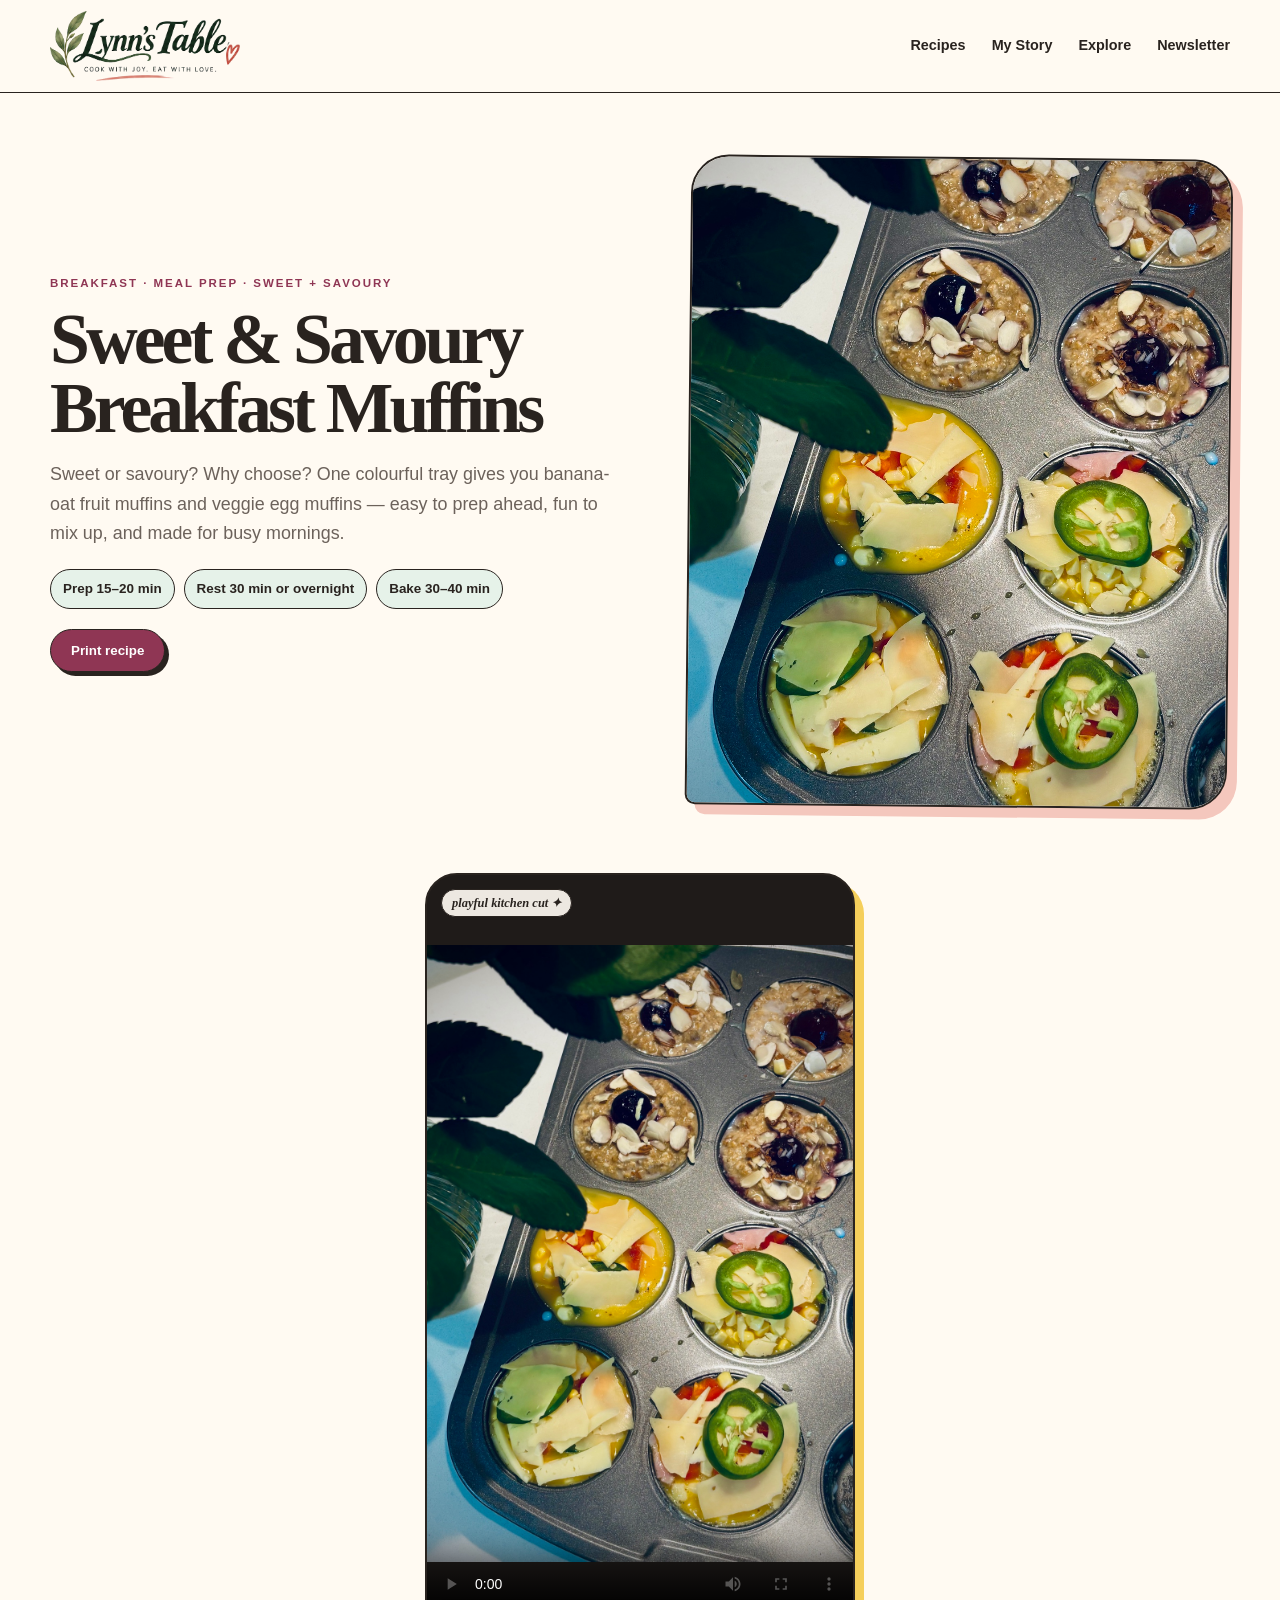
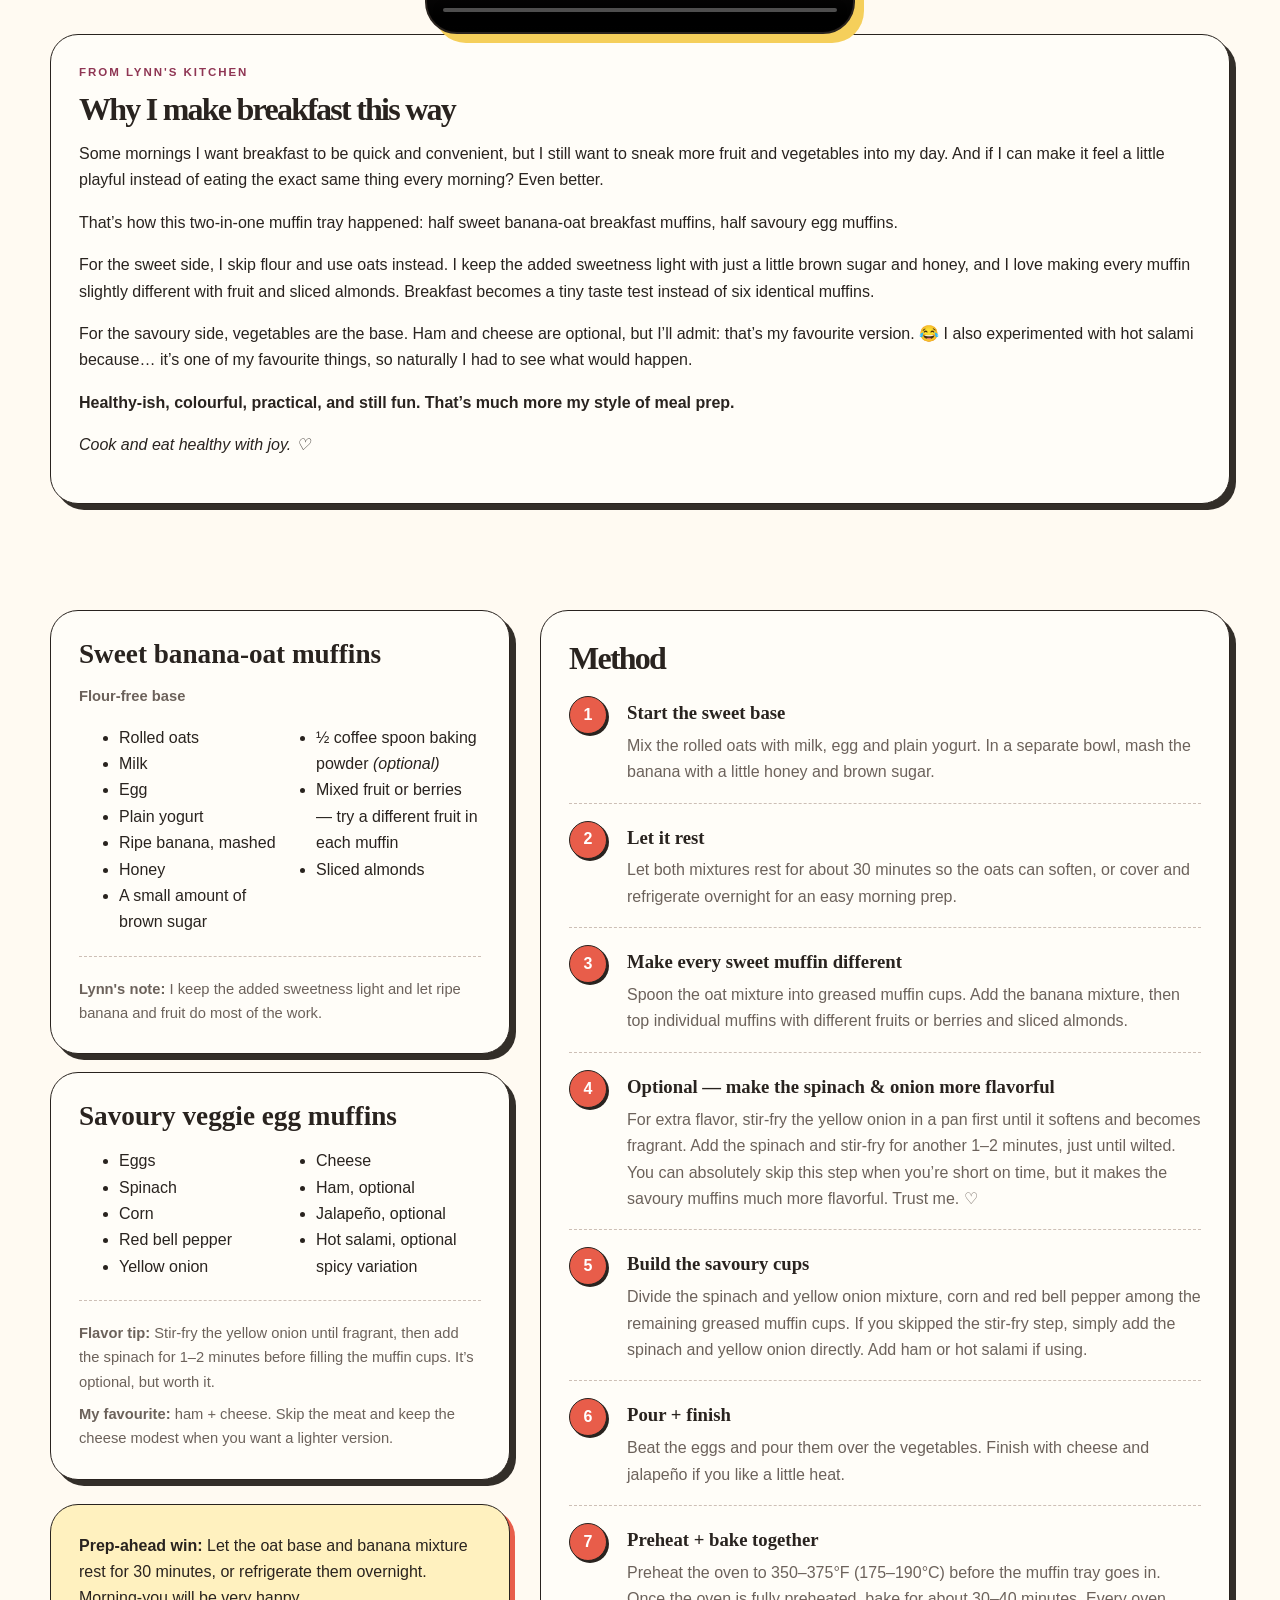
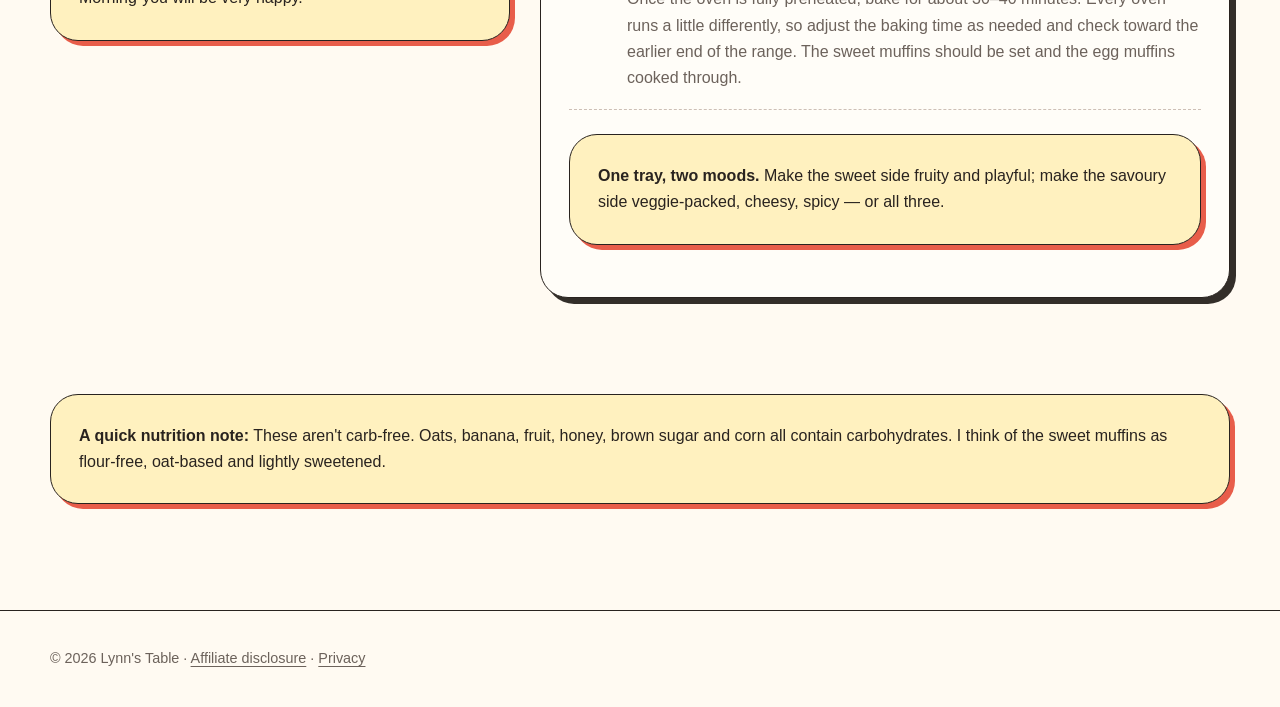
==== commit 3aaa9bca: "Add files via upload" ====
--- a/breakfast-muffins.html
+++ b/breakfast-muffins.html
@@ -15,10 +15,21 @@
 <section class="recipe-hero"><div><div class="eyebrow">Breakfast · Meal prep · Sweet + savoury</div><h1>Sweet &amp; Savoury Breakfast Muffins</h1>
 <p class="lead">Sweet or savoury? Why choose? One colourful tray gives you banana-oat fruit muffins and veggie egg muffins — easy to prep ahead, fun to mix up, and made for busy mornings.</p>
 <div class="recipe-meta"><span class="meta">Prep 15–20 min</span><span class="meta">Rest 30 min or overnight</span><span class="meta">Bake 30–40 min</span></div>
-<div class="recipe-tools"><button class="btn primary" onclick="printRecipe()">Print recipe</button><a class="btn ghost" href="#story">Lynn's story ♡</a></div></div>
+<div class="recipe-tools"><button class="btn primary" onclick="printRecipe()">Print recipe</button></div></div>
 <img src="breakfast-muffins.jpg" alt="Sweet and savoury breakfast muffins"></section>
 
-<section class="section" style="padding-top:20px"><div class="video-wrap"><video controls playsinline poster="breakfast-muffins.jpg"><source src="breakfast-muffins-video.mp4" type="video/mp4">Your browser does not support video.</video></div></section>
+<section class="section story-video-section" style="padding-top:20px" id="story">
+<div class="story-video-grid">
+  <div class="video-wrap"><video controls playsinline poster="breakfast-muffins.jpg"><source src="breakfast-muffins-video.mp4" type="video/mp4">Your browser does not support video.</video></div>
+  <div class="story-next-video"><div class="panel"><div class="eyebrow">From Lynn's kitchen</div><h2>Why I make breakfast this way</h2>
+<p>Some mornings I want breakfast to be quick and convenient, but I still want to sneak more fruit and vegetables into my day. And if I can make it feel a little playful instead of eating the exact same thing every morning? Even better.</p>
+<p>That’s how this two-in-one muffin tray happened: half sweet banana-oat breakfast muffins, half savoury egg muffins.</p>
+<p>For the sweet side, I skip flour and use oats instead. I keep the added sweetness light with just a little brown sugar and honey, and I love making every muffin slightly different with fruit and sliced almonds. Breakfast becomes a tiny taste test instead of six identical muffins.</p>
+<p>For the savoury side, vegetables are the base. Ham and cheese are optional, but I’ll admit: that’s my favourite version. 😂 I also experimented with hot salami because… it’s one of my favourite things, so naturally I had to see what would happen.</p>
+<p><strong>Healthy-ish, colourful, practical, and still fun. That’s much more my style of meal prep.</strong></p>
+<p><em>Cook and eat healthy with joy. ♡</em></p></div></div>
+</div>
+</section>
 
 <section class="recipe-layout"><div>
 <div class="recipe-card"><h3>Sweet banana-oat muffins</h3>
@@ -42,13 +53,7 @@
 <div class="callout"><strong>One tray, two moods.</strong> Make the sweet side fruity and playful; make the savoury side veggie-packed, cheesy, spicy — or all three.</div>
 </div></section>
 
-<section class="section" id="story" style="padding-top:10px"><div class="panel"><div class="eyebrow">From Lynn's kitchen</div><h2>Why I make breakfast this way</h2>
-<p>Some mornings I want breakfast to be quick and convenient, but I still want to sneak more fruit and vegetables into my day. And if I can make it feel a little playful instead of eating the exact same thing every morning? Even better.</p>
-<p>That’s how this two-in-one muffin tray happened: half sweet banana-oat breakfast muffins, half savoury egg muffins.</p>
-<p>For the sweet side, I skip flour and use oats instead. I keep the added sweetness light with just a little brown sugar and honey, and I love making every muffin slightly different with fruit and sliced almonds. Breakfast becomes a tiny taste test instead of six identical muffins.</p>
-<p>For the savoury side, vegetables are the base. Ham and cheese are optional, but I’ll admit: that’s my favourite version. 😂 I also experimented with hot salami because… it’s one of my favourite things, so naturally I had to see what would happen.</p>
-<p><strong>Healthy-ish, colourful, practical, and still fun. That’s much more my style of meal prep.</strong></p>
-<p><em>Cook and eat healthy with joy. ♡</em></p></div></section>
+
 
 <section class="section" style="padding-top:0"><div class="callout"><strong>A quick nutrition note:</strong> These aren't carb-free. Oats, banana, fruit, honey, brown sugar and corn all contain carbohydrates. I think of the sweet muffins as flour-free, oat-based and lightly sweetened.</div></section>
 </main>
